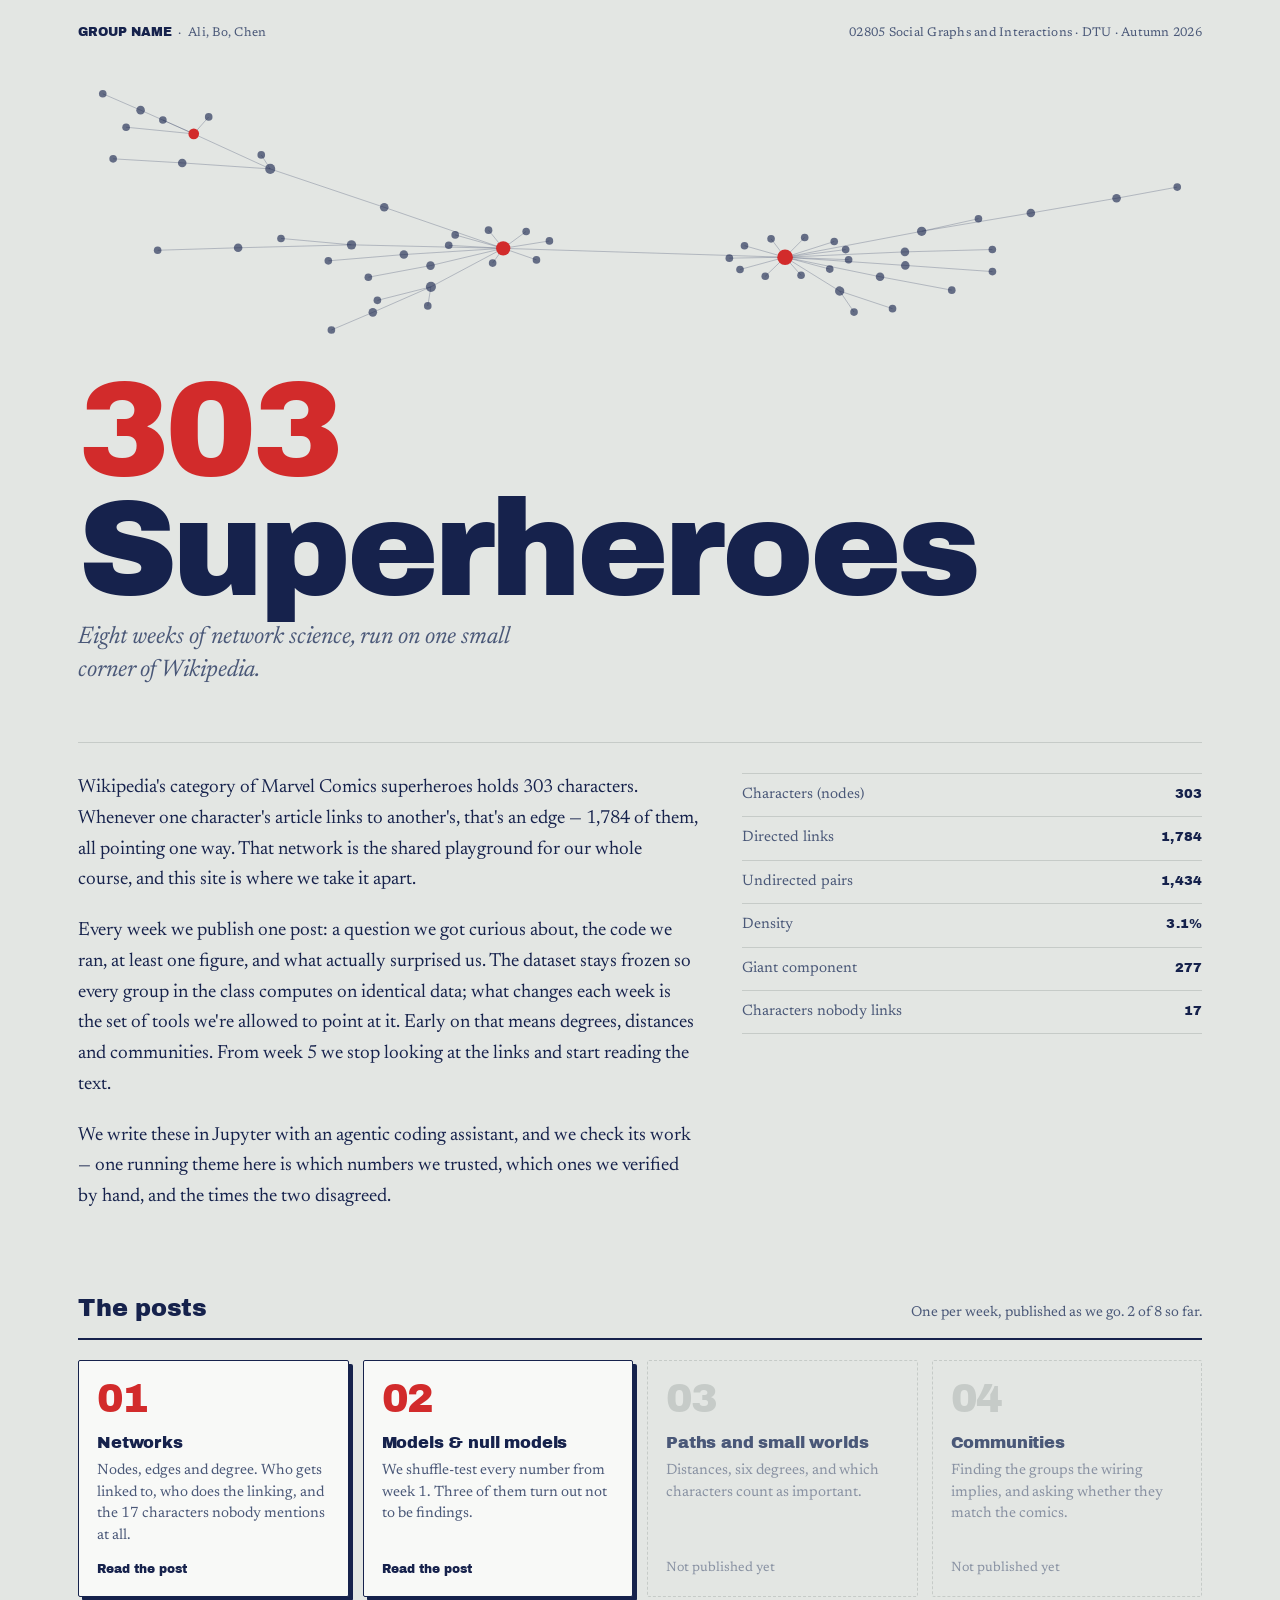
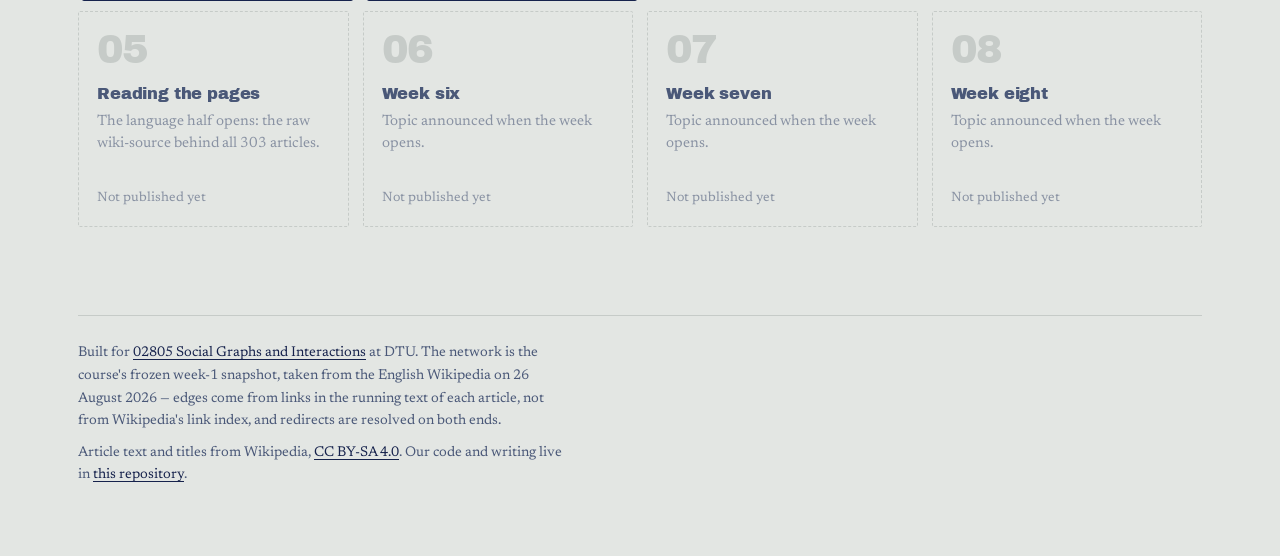
==== index.html @ 03b1fdfb "Rename index (1).html to index.html" ====
<!DOCTYPE html>
<html lang="en">
<head>
<meta charset="utf-8">
<meta name="viewport" content="width=device-width, initial-scale=1">
<title>303 Superheroes — 02805 Social Graphs and Interactions</title>
<meta name="description" content="A group's weekly notebook for DTU 02805: eight posts mapping the Wikipedia link network of 303 Marvel characters.">
<link rel="preconnect" href="https://fonts.googleapis.com">
<link rel="preconnect" href="https://fonts.gstatic.com" crossorigin>
<link href="https://fonts.googleapis.com/css2?family=Archivo+Black&family=Newsreader:ital,opsz,wght@0,6..72,300;0,6..72,400;0,6..72,500;1,6..72,400&display=swap" rel="stylesheet">
<style>
  :root{
    --paper:#E3E6E3;
    --card:#F8F9F7;
    --ink:#16224C;
    --ink-soft:#4A5878;
    --muted:#8992A3;
    --rule:#C6CBC8;
    --red:#D22B2B;
    --measure:62ch;
  }

  *{box-sizing:border-box}
  html{-webkit-text-size-adjust:100%}
  body{
    margin:0;
    background:var(--paper);
    color:var(--ink);
    font-family:"Newsreader",Georgia,serif;
    font-size:19px;
    line-height:1.62;
    font-weight:400;
  }
  .wrap{max-width:1180px;margin:0 auto;padding:0 28px}

  /* ---------- masthead ---------- */
  .topbar{
    display:flex;justify-content:space-between;align-items:baseline;gap:16px;
    padding:22px 0 0;font-size:.78rem;letter-spacing:.02em;color:var(--ink-soft);
  }
  .topbar b{font-family:"Archivo Black",sans-serif;font-weight:400;color:var(--ink);letter-spacing:0}

  .mark{margin:26px 0 0;line-height:0}
  .mark svg{width:100%;height:auto;display:block}
  .mark line{stroke:var(--ink);stroke-width:.9;opacity:.28}
  .mark circle{fill:var(--ink);opacity:.62}
  .mark circle.hub{fill:var(--red);opacity:1}
  @media (prefers-reduced-motion: no-preference){
    .mark svg{animation:settle 1100ms cubic-bezier(.2,.7,.3,1) both}
    @keyframes settle{from{opacity:0;transform:scale(.985)}to{opacity:1;transform:none}}
  }

  h1{
    font-family:"Archivo Black",sans-serif;font-weight:400;
    font-size:clamp(3.2rem,12vw,8.6rem);
    line-height:.86;letter-spacing:-.035em;
    margin:.12em 0 0;
  }
  h1 .n{color:var(--red)}
  .standfirst{
    font-size:clamp(1.15rem,2.4vw,1.5rem);
    font-style:italic;color:var(--ink-soft);
    max-width:34ch;margin:.55em 0 0;line-height:1.35;
  }

  /* ---------- intro ---------- */
  .intro{
    margin:56px 0 0;padding-top:30px;border-top:1px solid var(--rule);
    display:grid;grid-template-columns:minmax(0,1.35fr) minmax(0,1fr);gap:44px;
  }
  .intro p{margin:0 0 1.05em;max-width:var(--measure)}
  .intro p:last-child{margin-bottom:0}
  .facts{margin:0;font-size:.94rem;color:var(--ink-soft)}
  .facts div{display:flex;justify-content:space-between;gap:14px;padding:9px 0;border-bottom:1px solid var(--rule)}
  .facts div:first-child{border-top:1px solid var(--rule)}
  .facts dt{margin:0}
  .facts dd{margin:0;font-family:"Archivo Black",sans-serif;font-size:.82rem;color:var(--ink);letter-spacing:.01em}

  /* ---------- weeks ---------- */
  .weeks-head{
    margin:76px 0 20px;display:flex;justify-content:space-between;align-items:baseline;
    gap:20px;flex-wrap:wrap;border-bottom:2px solid var(--ink);padding-bottom:10px;
  }
  .weeks-head h2{font-family:"Archivo Black",sans-serif;font-weight:400;font-size:1.5rem;margin:0;letter-spacing:-.01em}
  .weeks-head span{font-size:.9rem;color:var(--ink-soft)}

  .grid{
    display:grid;gap:14px;
    grid-template-columns:repeat(4,minmax(0,1fr));
    padding-bottom:8px;
  }

  .week{
    position:relative;display:flex;flex-direction:column;min-height:216px;
    padding:18px 18px 16px;border:1px solid var(--rule);background:transparent;
    border-radius:2px;
  }
  .week .k{
    font-family:"Archivo Black",sans-serif;font-size:2.5rem;line-height:1;
    letter-spacing:-.04em;color:var(--rule);
  }
  .week h3{font-family:"Archivo Black",sans-serif;font-weight:400;font-size:1.02rem;line-height:1.18;margin:14px 0 8px;letter-spacing:-.01em}
  .week p{margin:0;font-size:.93rem;line-height:1.45;color:var(--ink-soft)}
  .week .status{margin-top:auto;padding-top:14px;font-size:.84rem;color:var(--muted)}

  /* unpublished */
  .week.locked{border-style:dashed;color:var(--muted)}
  .week.locked h3{color:var(--ink-soft)}
  .week.locked p{color:var(--muted)}

  /* published */
  a.week{
    text-decoration:none;color:inherit;background:var(--card);
    border-color:var(--ink);
    box-shadow:4px 4px 0 var(--ink);
    transition:box-shadow .12s ease,transform .12s ease;
  }
  a.week .k{color:var(--red)}
  a.week .status{color:var(--ink);font-family:"Archivo Black",sans-serif;font-size:.76rem}
  a.week:hover,a.week:focus-visible{transform:translate(-2px,-2px);box-shadow:6px 6px 0 var(--red)}
  a.week:focus-visible{outline:2px solid var(--red);outline-offset:4px}
  @media (prefers-reduced-motion: reduce){a.week{transition:none}a.week:hover,a.week:focus-visible{transform:none}}

  /* ---------- footer ---------- */
  footer{margin:80px 0 0;border-top:1px solid var(--rule);padding:26px 0 60px;font-size:.88rem;color:var(--ink-soft)}
  footer p{margin:0 0 .6em;max-width:var(--measure)}
  footer a{color:var(--ink);text-decoration-thickness:1px;text-underline-offset:3px}
  footer a:hover{color:var(--red)}

  @media (max-width:900px){
    .grid{grid-template-columns:repeat(2,minmax(0,1fr))}
    .intro{grid-template-columns:1fr;gap:30px;margin-top:44px}
    .mark svg{height:150px;object-fit:cover}
  }
  @media (max-width:520px){
    body{font-size:18px}
    .wrap{padding:0 18px}
    .grid{grid-template-columns:1fr;gap:12px}
    .week{min-height:0}
    .week .k{font-size:2rem}
    .weeks-head{margin-top:56px}
  }
</style>
</head>
<body>
<div class="wrap">

  <div class="topbar">
    <span><b>GROUP NAME</b> &nbsp;· &nbsp;Ali, Bo, Chen</span>
    <span>02805 Social Graphs and Interactions · DTU · Autumn 2026</span>
  </div>

  <div class="mark" aria-hidden="true">
    <svg viewBox="0 0 1180 300" xmlns="http://www.w3.org/2000/svg" preserveAspectRatio="xMidYMid slice">
      <g>
<line x1="799.6" y1="233.1" x2="742.3" y2="197.6"/>
<line x1="799.6" y1="233.1" x2="855.1" y2="251.6"/>
<line x1="799.6" y1="233.1" x2="814.7" y2="255.2"/>
<line x1="742.3" y1="197.6" x2="446.4" y2="188.3"/>
<line x1="742.3" y1="197.6" x2="727.6" y2="178.3"/>
<line x1="742.3" y1="197.6" x2="721.5" y2="217.6"/>
<line x1="742.3" y1="197.6" x2="868.1" y2="192.0"/>
<line x1="742.3" y1="197.6" x2="885.7" y2="170.4"/>
<line x1="742.3" y1="197.6" x2="699.7" y2="185.5"/>
<line x1="742.3" y1="197.6" x2="789.2" y2="210.1"/>
<line x1="742.3" y1="197.6" x2="695.0" y2="210.5"/>
<line x1="742.3" y1="197.6" x2="805.9" y2="189.6"/>
<line x1="742.3" y1="197.6" x2="793.9" y2="181.1"/>
<line x1="742.3" y1="197.6" x2="683.8" y2="198.6"/>
<line x1="742.3" y1="197.6" x2="868.5" y2="206.2"/>
<line x1="742.3" y1="197.6" x2="809.0" y2="200.2"/>
<line x1="742.3" y1="197.6" x2="759.1" y2="216.6"/>
<line x1="742.3" y1="197.6" x2="762.9" y2="176.9"/>
<line x1="742.3" y1="197.6" x2="842.0" y2="218.1"/>
<line x1="446.4" y1="188.3" x2="321.5" y2="145.2"/>
<line x1="446.4" y1="188.3" x2="287.1" y2="184.6"/>
<line x1="446.4" y1="188.3" x2="370.1" y2="206.4"/>
<line x1="446.4" y1="188.3" x2="481.3" y2="200.4"/>
<line x1="446.4" y1="188.3" x2="435.3" y2="203.8"/>
<line x1="446.4" y1="188.3" x2="370.5" y2="228.7"/>
<line x1="446.4" y1="188.3" x2="389.2" y2="185.1"/>
<line x1="446.4" y1="188.3" x2="342.1" y2="194.8"/>
<line x1="446.4" y1="188.3" x2="431.0" y2="169.2"/>
<line x1="446.4" y1="188.3" x2="494.9" y2="180.5"/>
<line x1="446.4" y1="188.3" x2="470.5" y2="170.6"/>
<line x1="446.4" y1="188.3" x2="396.0" y2="174.2"/>
<line x1="321.5" y1="145.2" x2="201.8" y2="104.9"/>
<line x1="287.1" y1="184.6" x2="168.1" y2="187.7"/>
<line x1="287.1" y1="184.6" x2="213.1" y2="177.9"/>
<line x1="370.1" y1="206.4" x2="304.8" y2="218.6"/>
<line x1="168.1" y1="187.7" x2="83.6" y2="190.3"/>
<line x1="201.8" y1="104.9" x2="121.5" y2="68.1"/>
<line x1="201.8" y1="104.9" x2="109.4" y2="98.6"/>
<line x1="201.8" y1="104.9" x2="192.4" y2="90.2"/>
<line x1="370.5" y1="228.7" x2="314.3" y2="242.9"/>
<line x1="370.5" y1="228.7" x2="309.5" y2="255.5"/>
<line x1="370.5" y1="228.7" x2="367.2" y2="248.7"/>
<line x1="121.5" y1="68.1" x2="65.7" y2="43.2"/>
<line x1="121.5" y1="68.1" x2="50.5" y2="61.1"/>
<line x1="121.5" y1="68.1" x2="89.1" y2="53.5"/>
<line x1="121.5" y1="68.1" x2="137.2" y2="50.3"/>
<line x1="868.1" y1="192.0" x2="959.9" y2="189.5"/>
<line x1="309.5" y1="255.5" x2="266.0" y2="274.0"/>
<line x1="109.4" y1="98.6" x2="36.9" y2="94.3"/>
<line x1="885.7" y1="170.4" x2="1000.3" y2="151.2"/>
<line x1="885.7" y1="170.4" x2="945.3" y2="157.2"/>
<line x1="1000.3" y1="151.2" x2="1090.3" y2="135.7"/>
<line x1="342.1" y1="194.8" x2="262.8" y2="201.4"/>
<line x1="65.7" y1="43.2" x2="26.0" y2="26.0"/>
<line x1="1090.3" y1="135.7" x2="1154.0" y2="124.0"/>
<line x1="868.5" y1="206.2" x2="960.0" y2="212.7"/>
<line x1="842.0" y1="218.1" x2="917.3" y2="232.2"/>
      </g>
      <g>
<circle cx="799.6" cy="233.1" r="4.9"/>
<circle cx="742.3" cy="197.6" r="8.2" class="hub"/>
<circle cx="446.4" cy="188.3" r="7.5" class="hub"/>
<circle cx="321.5" cy="145.2" r="4.5"/>
<circle cx="287.1" cy="184.6" r="4.9"/>
<circle cx="370.1" cy="206.4" r="4.5"/>
<circle cx="727.6" cy="178.3" r="4.0"/>
<circle cx="481.3" cy="200.4" r="4.0"/>
<circle cx="168.1" cy="187.7" r="4.5"/>
<circle cx="201.8" cy="104.9" r="5.3"/>
<circle cx="435.3" cy="203.8" r="4.0"/>
<circle cx="213.1" cy="177.9" r="4.0"/>
<circle cx="304.8" cy="218.6" r="4.0"/>
<circle cx="370.5" cy="228.7" r="5.3"/>
<circle cx="721.5" cy="217.6" r="4.0"/>
<circle cx="121.5" cy="68.1" r="5.6" class="hub"/>
<circle cx="314.3" cy="242.9" r="4.0"/>
<circle cx="868.1" cy="192.0" r="4.5"/>
<circle cx="309.5" cy="255.5" r="4.5"/>
<circle cx="109.4" cy="98.6" r="4.5"/>
<circle cx="885.7" cy="170.4" r="4.9"/>
<circle cx="1000.3" cy="151.2" r="4.5"/>
<circle cx="855.1" cy="251.6" r="4.0"/>
<circle cx="959.9" cy="189.5" r="4.0"/>
<circle cx="389.2" cy="185.1" r="4.0"/>
<circle cx="342.1" cy="194.8" r="4.5"/>
<circle cx="699.7" cy="185.5" r="4.0"/>
<circle cx="431.0" cy="169.2" r="4.0"/>
<circle cx="83.6" cy="190.3" r="4.0"/>
<circle cx="789.2" cy="210.1" r="4.0"/>
<circle cx="695.0" cy="210.5" r="4.0"/>
<circle cx="262.8" cy="201.4" r="4.0"/>
<circle cx="65.7" cy="43.2" r="4.5"/>
<circle cx="1090.3" cy="135.7" r="4.5"/>
<circle cx="805.9" cy="189.6" r="4.0"/>
<circle cx="367.2" cy="248.7" r="4.0"/>
<circle cx="793.9" cy="181.1" r="4.0"/>
<circle cx="50.5" cy="61.1" r="4.0"/>
<circle cx="36.9" cy="94.3" r="4.0"/>
<circle cx="26.0" cy="26.0" r="4.0"/>
<circle cx="814.7" cy="255.2" r="4.0"/>
<circle cx="683.8" cy="198.6" r="4.0"/>
<circle cx="868.5" cy="206.2" r="4.5"/>
<circle cx="960.0" cy="212.7" r="4.0"/>
<circle cx="266.0" cy="274.0" r="4.0"/>
<circle cx="494.9" cy="180.5" r="4.0"/>
<circle cx="809.0" cy="200.2" r="4.0"/>
<circle cx="759.1" cy="216.6" r="4.0"/>
<circle cx="762.9" cy="176.9" r="4.0"/>
<circle cx="842.0" cy="218.1" r="4.5"/>
<circle cx="945.3" cy="157.2" r="4.0"/>
<circle cx="917.3" cy="232.2" r="4.0"/>
<circle cx="89.1" cy="53.5" r="4.0"/>
<circle cx="1154.0" cy="124.0" r="4.0"/>
<circle cx="192.4" cy="90.2" r="4.0"/>
<circle cx="470.5" cy="170.6" r="4.0"/>
<circle cx="396.0" cy="174.2" r="4.0"/>
<circle cx="137.2" cy="50.3" r="4.0"/>
      </g>
    </svg>
  </div>

  <h1><span class="n">303</span> Superheroes</h1>
  <p class="standfirst">Eight weeks of network science, run on one small corner of Wikipedia.</p>

  <section class="intro">
    <div>
      <p>Wikipedia's category of Marvel Comics superheroes holds 303 characters. Whenever one character's article links to another's, that's an edge — 1,784 of them, all pointing one way. That network is the shared playground for our whole course, and this site is where we take it apart.</p>
      <p>Every week we publish one post: a question we got curious about, the code we ran, at least one figure, and what actually surprised us. The dataset stays frozen so every group in the class computes on identical data; what changes each week is the set of tools we're allowed to point at it. Early on that means degrees, distances and communities. From week 5 we stop looking at the links and start reading the text.</p>
      <p>We write these in Jupyter with an agentic coding assistant, and we check its work — one running theme here is which numbers we trusted, which ones we verified by hand, and the times the two disagreed.</p>
    </div>
    <dl class="facts">
      <div><dt>Characters (nodes)</dt><dd>303</dd></div>
      <div><dt>Directed links</dt><dd>1,784</dd></div>
      <div><dt>Undirected pairs</dt><dd>1,434</dd></div>
      <div><dt>Density</dt><dd>3.1%</dd></div>
      <div><dt>Giant component</dt><dd>277</dd></div>
      <div><dt>Characters nobody links</dt><dd>17</dd></div>
    </dl>
  </section>

  <div class="weeks-head">
    <h2>The posts</h2>
    <span>One per week, published as we go. 2 of 8 so far.</span>
  </div>

  <div class="grid">

    <a class="week" href="weeks/week1/">
      <div class="k">01</div>
      <h3>Networks</h3>
      <p>Nodes, edges and degree. Who gets linked to, who does the linking, and the 17 characters nobody mentions at all.</p>
      <div class="status">Read the post</div>
    </a>

    <!-- Weeks 2-5 topics are our best guess from the week 1 page; confirm and rewrite as each week opens. -->
    <a class="week" href="weeks/week2/week2.html">
      <div class="k">02</div>
      <h3>Models &amp; null models</h3>
      <p>We shuffle-test every number from week 1. Three of them turn out not to be findings.</p>
      <div class="status">Read the post</div>
    </a>

    <div class="week locked">
      <div class="k">03</div>
      <h3>Paths and small worlds</h3>
      <p>Distances, six degrees, and which characters count as important.</p>
      <div class="status">Not published yet</div>
    </div>

    <div class="week locked">
      <div class="k">04</div>
      <h3>Communities</h3>
      <p>Finding the groups the wiring implies, and asking whether they match the comics.</p>
      <div class="status">Not published yet</div>
    </div>

    <div class="week locked">
      <div class="k">05</div>
      <h3>Reading the pages</h3>
      <p>The language half opens: the raw wiki-source behind all 303 articles.</p>
      <div class="status">Not published yet</div>
    </div>

    <div class="week locked">
      <div class="k">06</div>
      <h3>Week six</h3>
      <p>Topic announced when the week opens.</p>
      <div class="status">Not published yet</div>
    </div>

    <div class="week locked">
      <div class="k">07</div>
      <h3>Week seven</h3>
      <p>Topic announced when the week opens.</p>
      <div class="status">Not published yet</div>
    </div>

    <div class="week locked">
      <div class="k">08</div>
      <h3>Week eight</h3>
      <p>Topic announced when the week opens.</p>
      <div class="status">Not published yet</div>
    </div>

  </div>

  <footer>
    <p>Built for <a href="https://sunelehmann.com/socialgraphs2026-web/index.html">02805 Social Graphs and Interactions</a> at DTU. The network is the course's frozen week-1 snapshot, taken from the English Wikipedia on 26 August 2026 — edges come from links in the running text of each article, not from Wikipedia's link index, and redirects are resolved on both ends.</p>
    <p>Article text and titles from Wikipedia, <a href="https://creativecommons.org/licenses/by-sa/4.0/">CC BY-SA 4.0</a>. Our code and writing live in <a href="#">this repository</a>.</p>
  </footer>

</div>
</body>
</html>
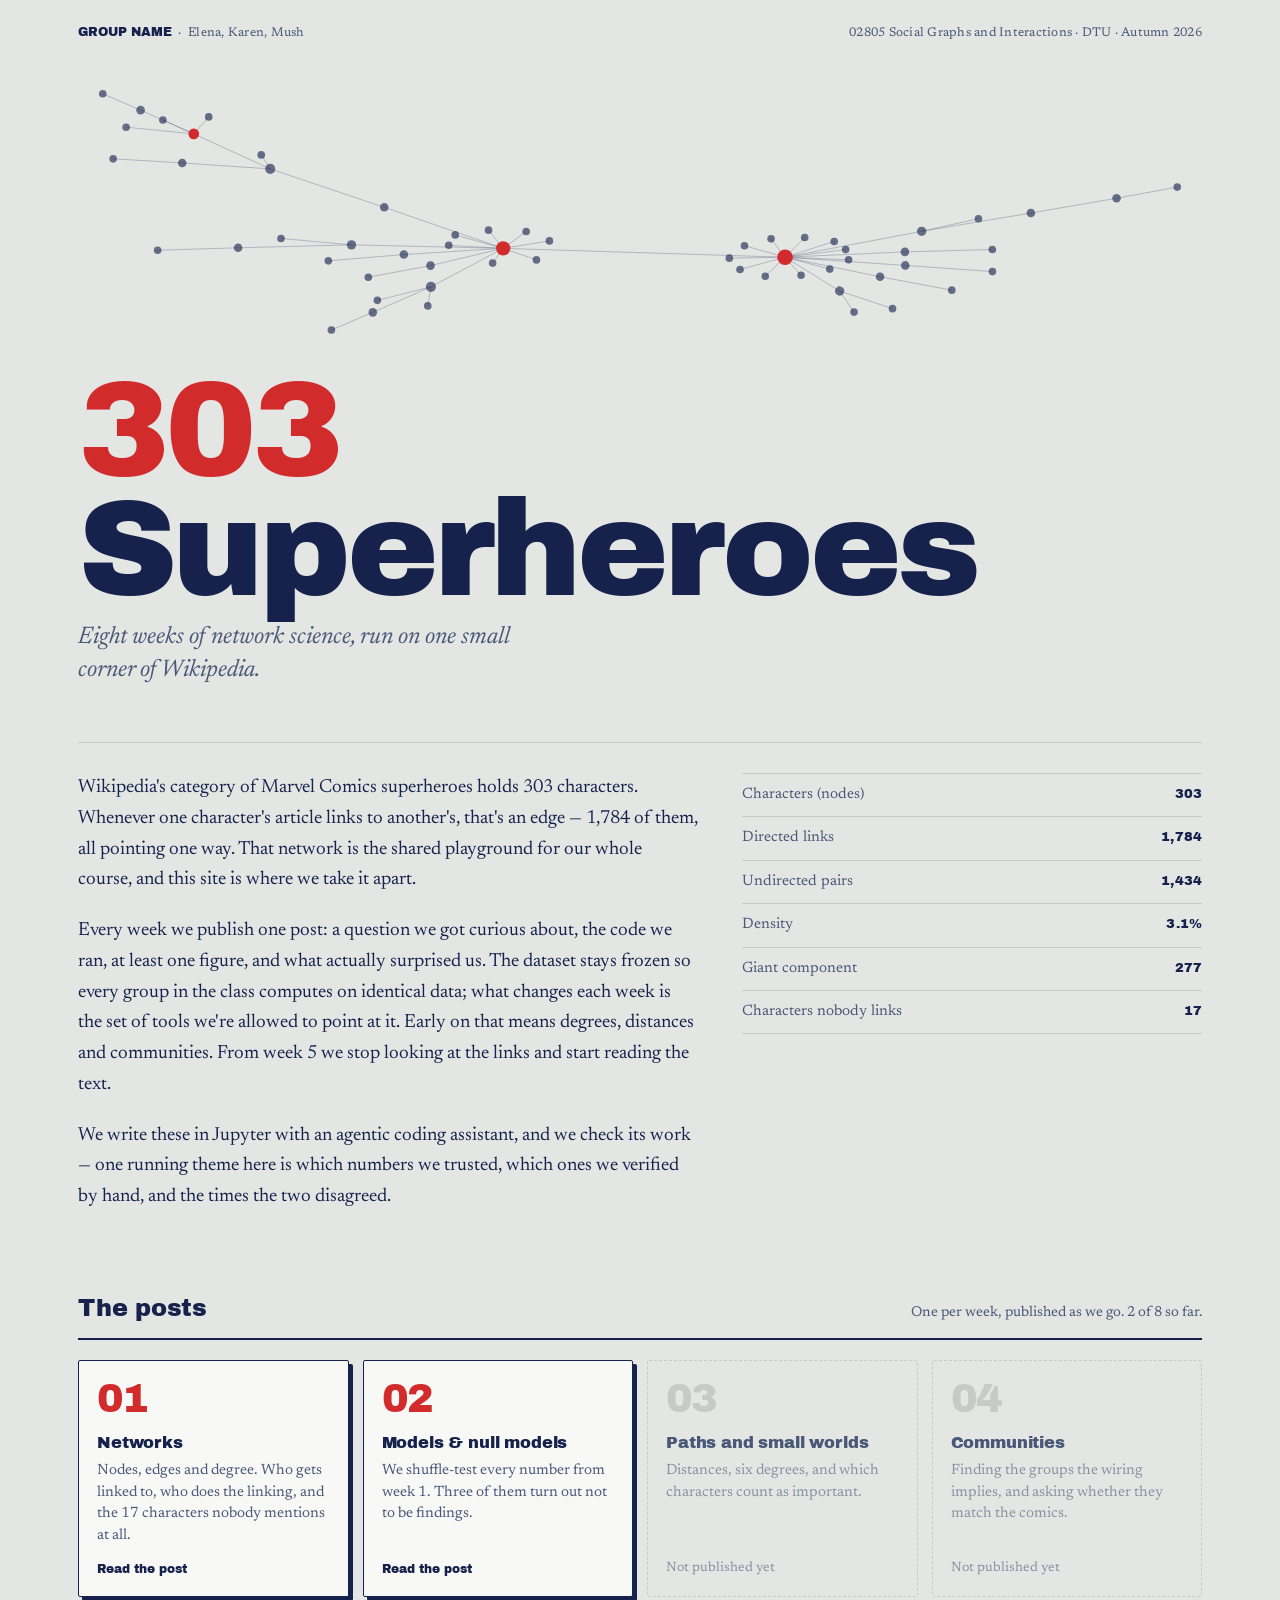
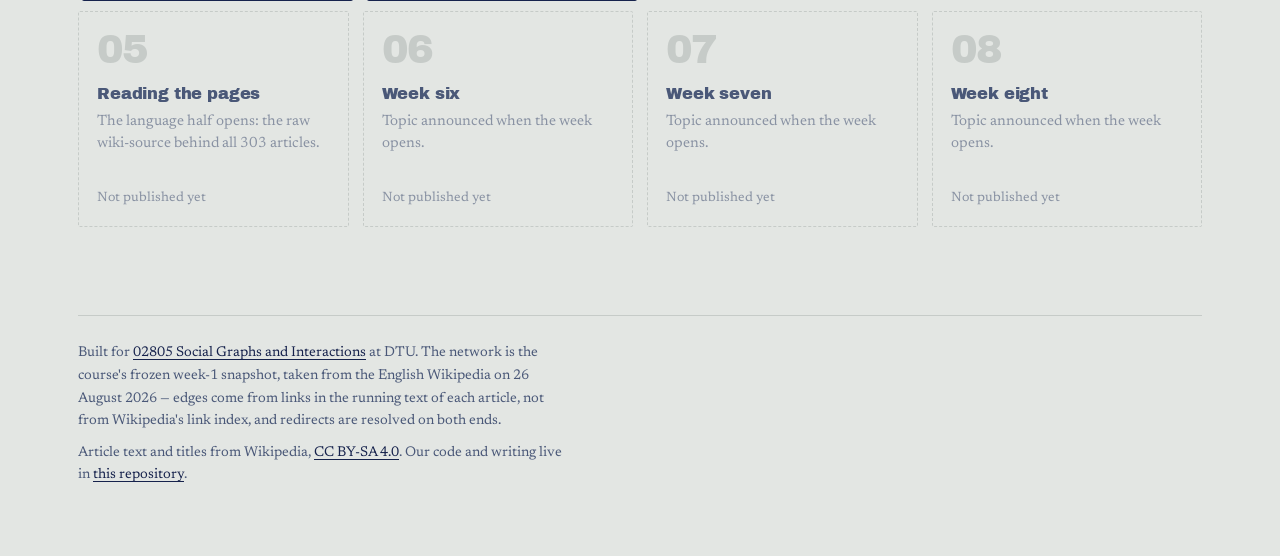
==== commit ca5d19d3: "Replace placeholder names with actual team names Co-Authored-By: Claude Sonnet 5 <noreply@anthropic." ====
--- a/index.html
+++ b/index.html
@@ -146,7 +146,7 @@
 <div class="wrap">
 
   <div class="topbar">
-    <span><b>GROUP NAME</b> &nbsp;· &nbsp;Ali, Bo, Chen</span>
+    <span><b>GROUP NAME</b> &nbsp;· &nbsp;Elena, Karen, Mush</span>
     <span>02805 Social Graphs and Interactions · DTU · Autumn 2026</span>
   </div>
 
@@ -300,7 +300,7 @@
 
   <div class="grid">
 
-    <a class="week" href="weeks/week1/">
+    <a class="week" href="weeks/week1/week1.html">
       <div class="k">01</div>
       <h3>Networks</h3>
       <p>Nodes, edges and degree. Who gets linked to, who does the linking, and the 17 characters nobody mentions at all.</p>
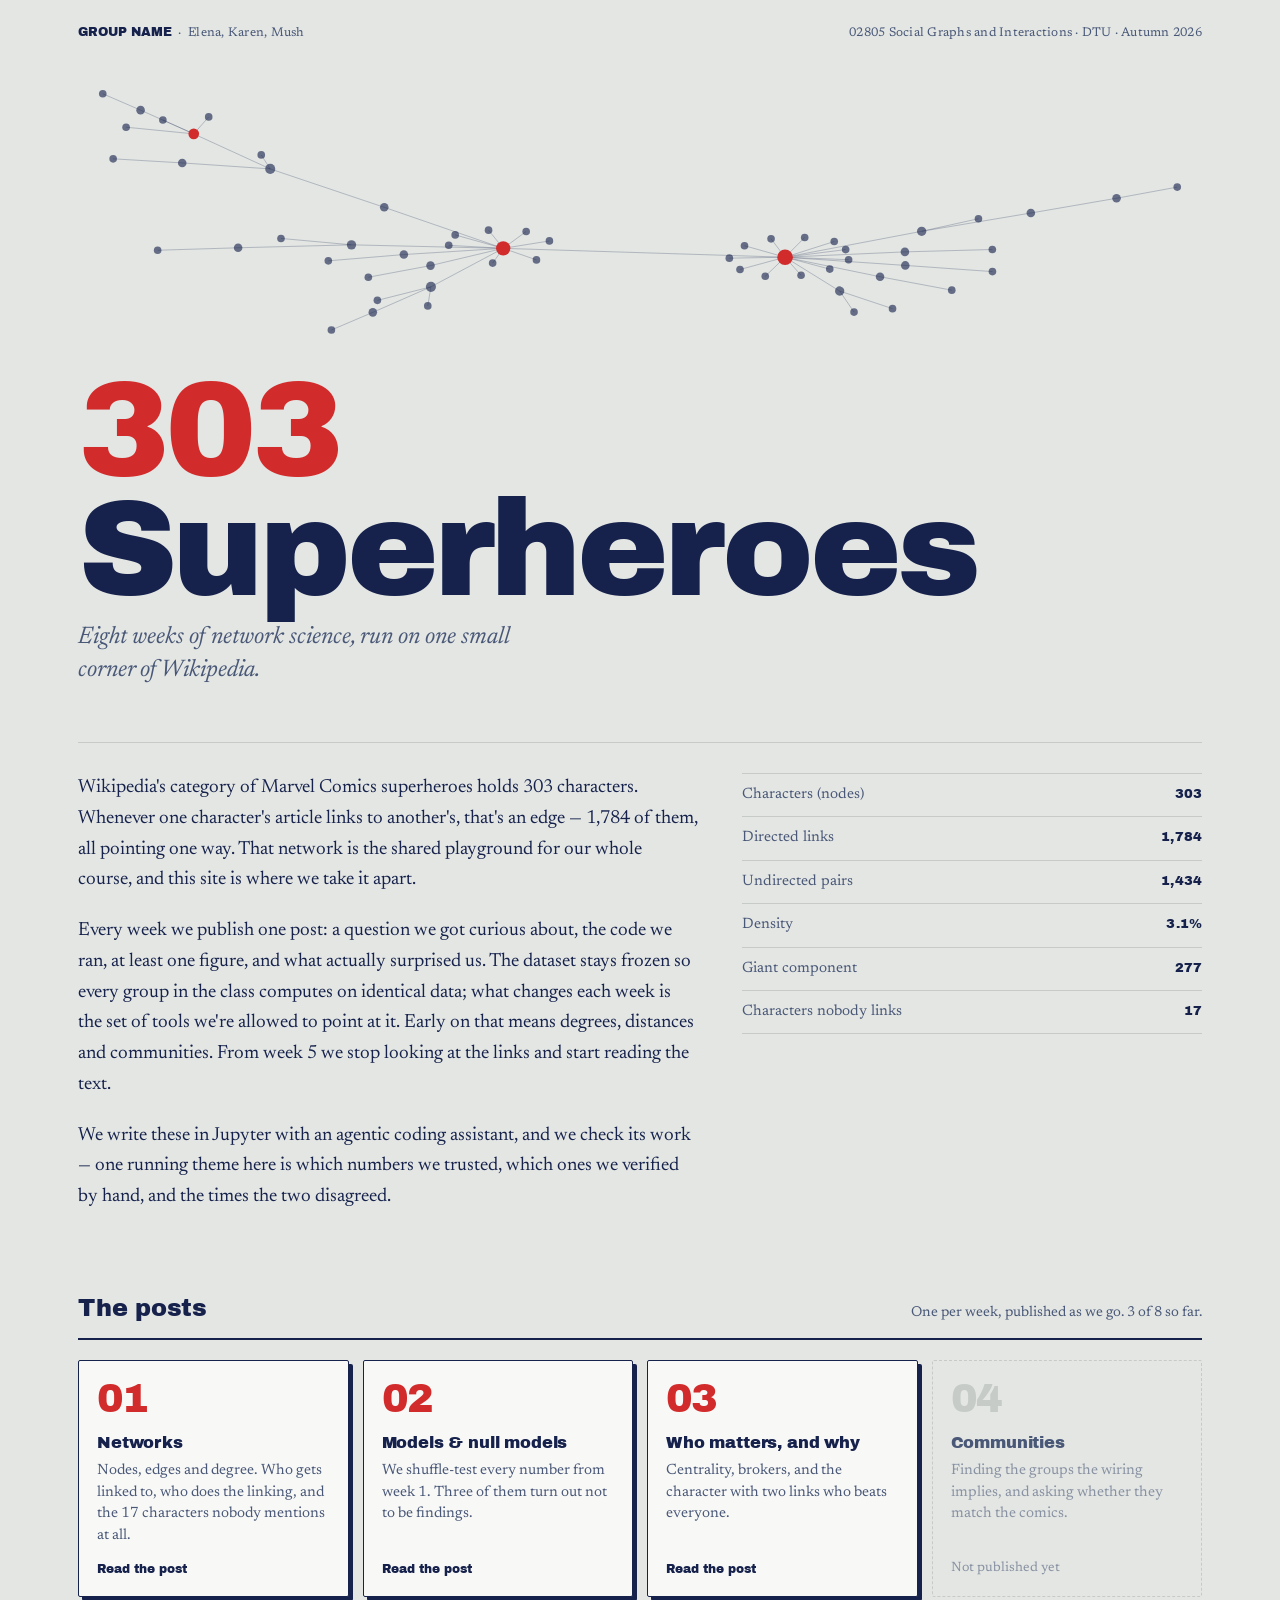
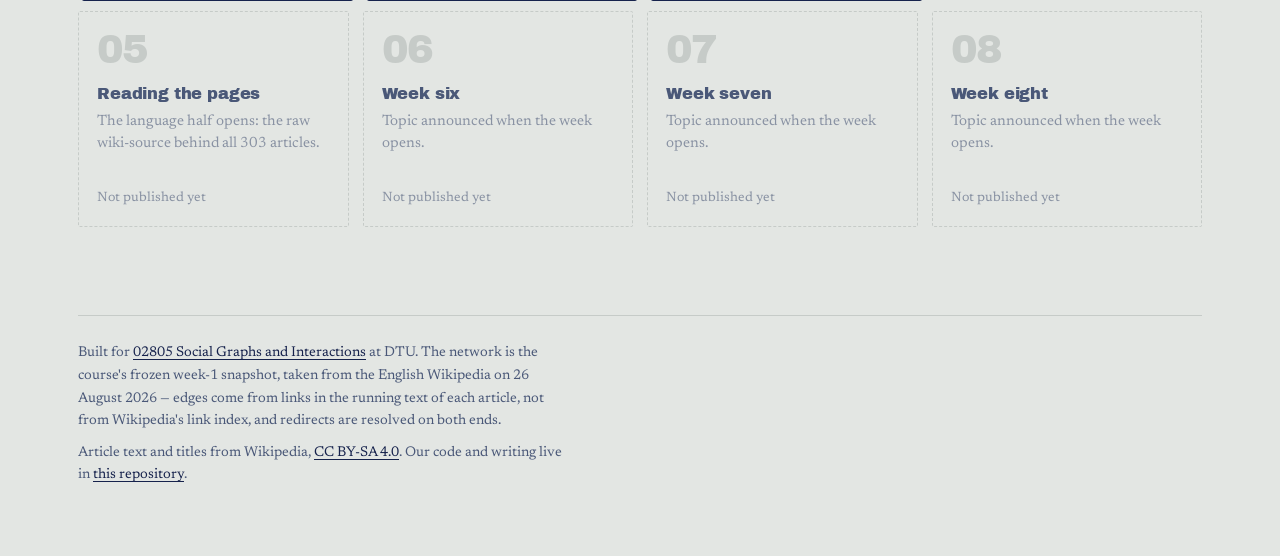
==== commit 8ae64179: "Rename index (2).html to index.html" ====
--- a/index.html
+++ b/index.html
@@ -295,7 +295,7 @@
 
   <div class="weeks-head">
     <h2>The posts</h2>
-    <span>One per week, published as we go. 2 of 8 so far.</span>
+    <span>One per week, published as we go. 3 of 8 so far.</span>
   </div>
 
   <div class="grid">
@@ -315,12 +315,12 @@
       <div class="status">Read the post</div>
     </a>
 
-    <div class="week locked">
+    <a class="week" href="weeks/week3/week3.html">
       <div class="k">03</div>
-      <h3>Paths and small worlds</h3>
-      <p>Distances, six degrees, and which characters count as important.</p>
-      <div class="status">Not published yet</div>
-    </div>
+      <h3>Who matters, and why</h3>
+      <p>Centrality, brokers, and the character with two links who beats everyone.</p>
+      <div class="status">Read the post</div>
+    </a>
 
     <div class="week locked">
       <div class="k">04</div>
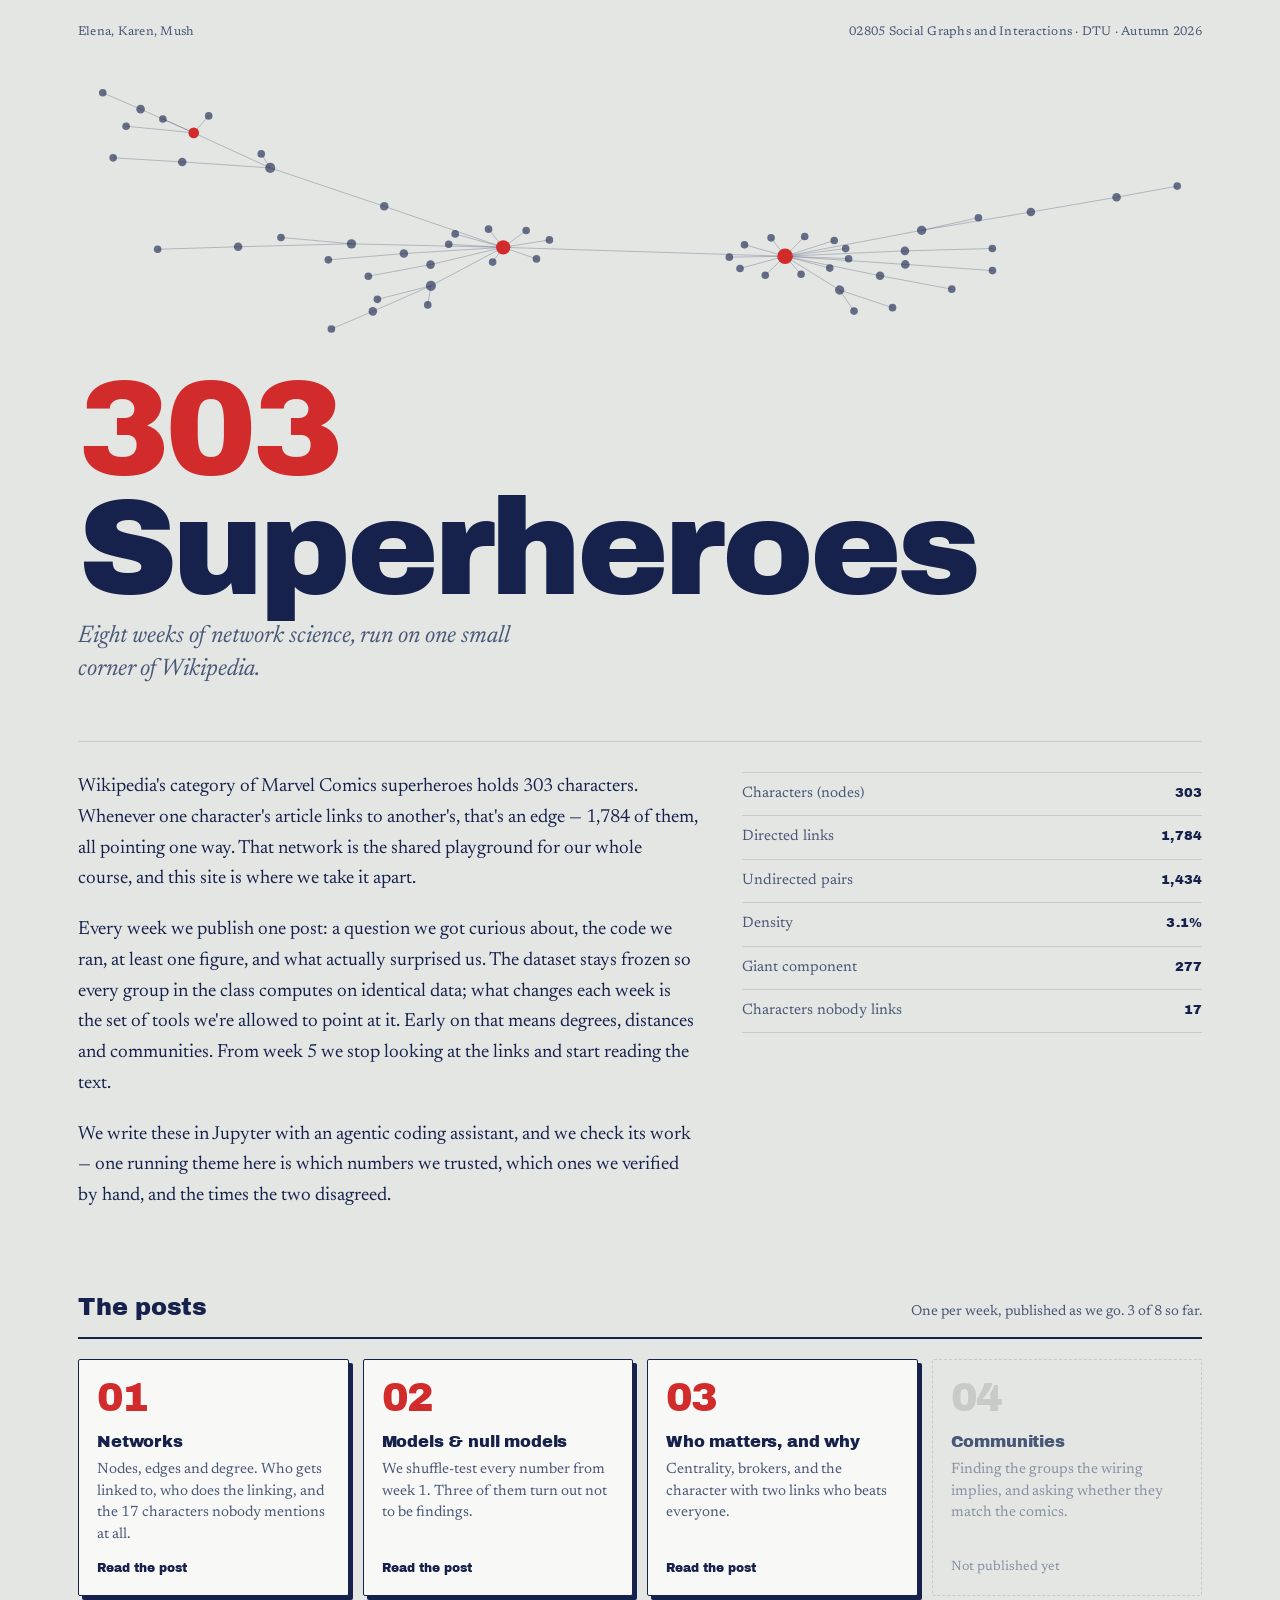
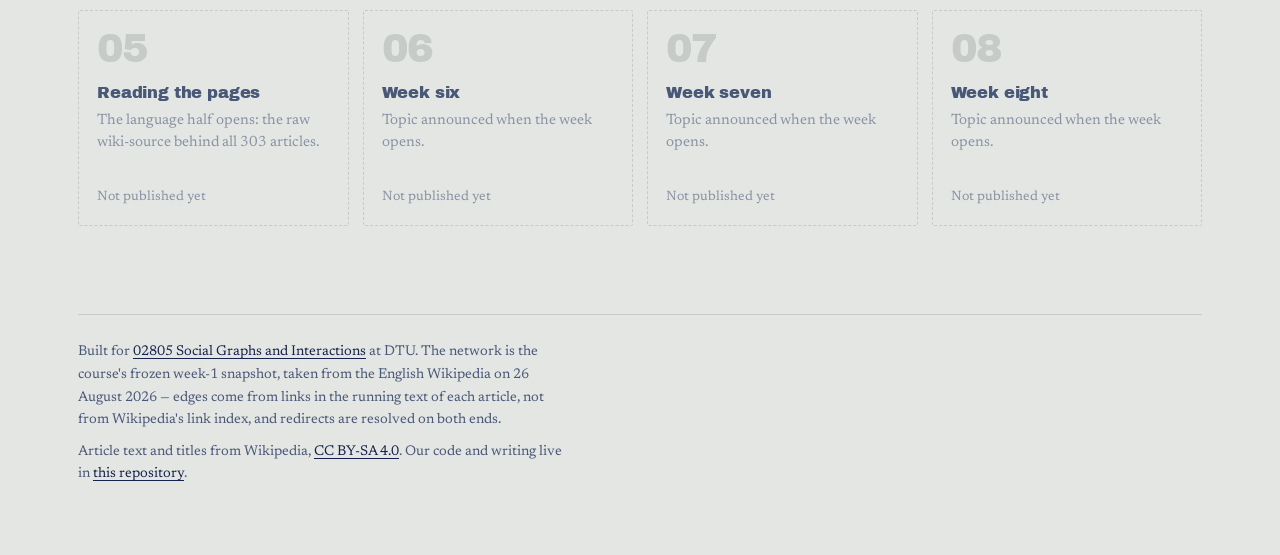
==== commit 6592ce8e: "Replace GROUP NAME placeholder with member names Co-Authored-By: Claude Sonnet 5 <noreply@anthropic." ====
--- a/index.html
+++ b/index.html
@@ -146,7 +146,7 @@
 <div class="wrap">
 
   <div class="topbar">
-    <span><b>GROUP NAME</b> &nbsp;· &nbsp;Elena, Karen, Mush</span>
+    <span>Elena, Karen, Mush</span>
     <span>02805 Social Graphs and Interactions · DTU · Autumn 2026</span>
   </div>
 
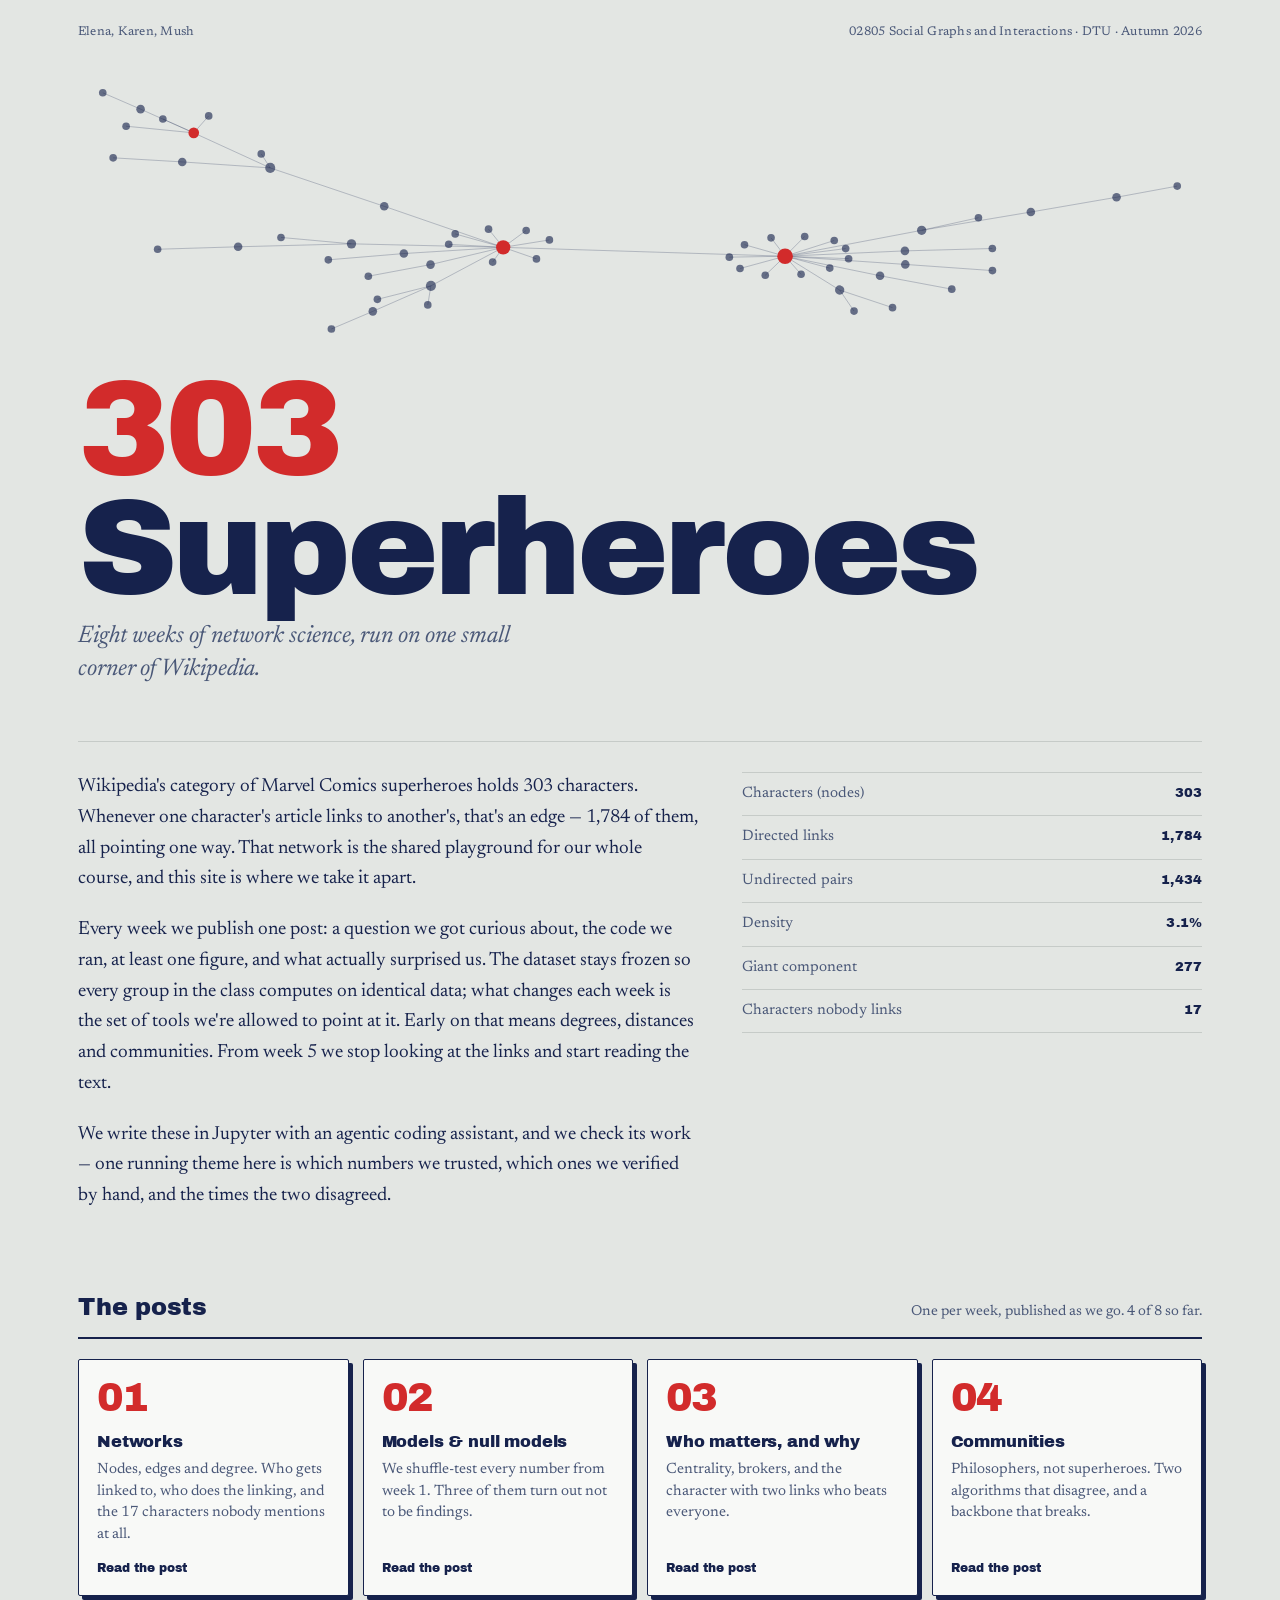
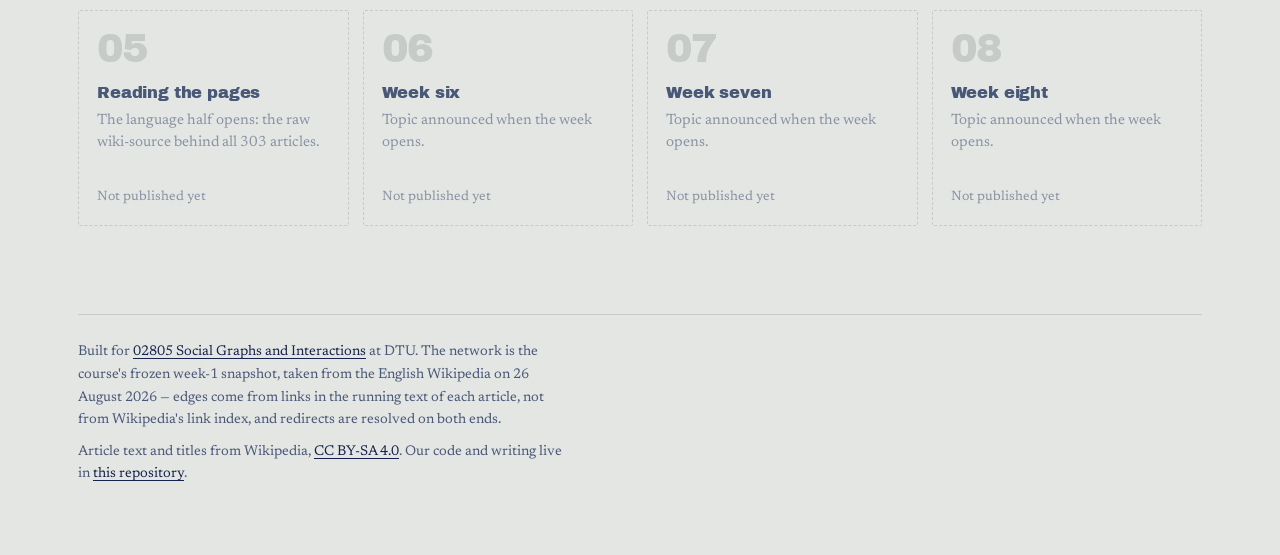
==== commit 7c6328ca: "New FIles" ====
--- a/index.html
+++ b/index.html
@@ -295,7 +295,7 @@
 
   <div class="weeks-head">
     <h2>The posts</h2>
-    <span>One per week, published as we go. 3 of 8 so far.</span>
+    <span>One per week, published as we go. 4 of 8 so far.</span>
   </div>
 
   <div class="grid">
@@ -322,12 +322,12 @@
       <div class="status">Read the post</div>
     </a>
 
-    <div class="week locked">
+    <a class="week" href="weeks/week4/week4.html">
       <div class="k">04</div>
       <h3>Communities</h3>
-      <p>Finding the groups the wiring implies, and asking whether they match the comics.</p>
-      <div class="status">Not published yet</div>
-    </div>
+      <p>Philosophers, not superheroes. Two algorithms that disagree, and a backbone that breaks.</p>
+      <div class="status">Read the post</div>
+    </a>
 
     <div class="week locked">
       <div class="k">05</div>
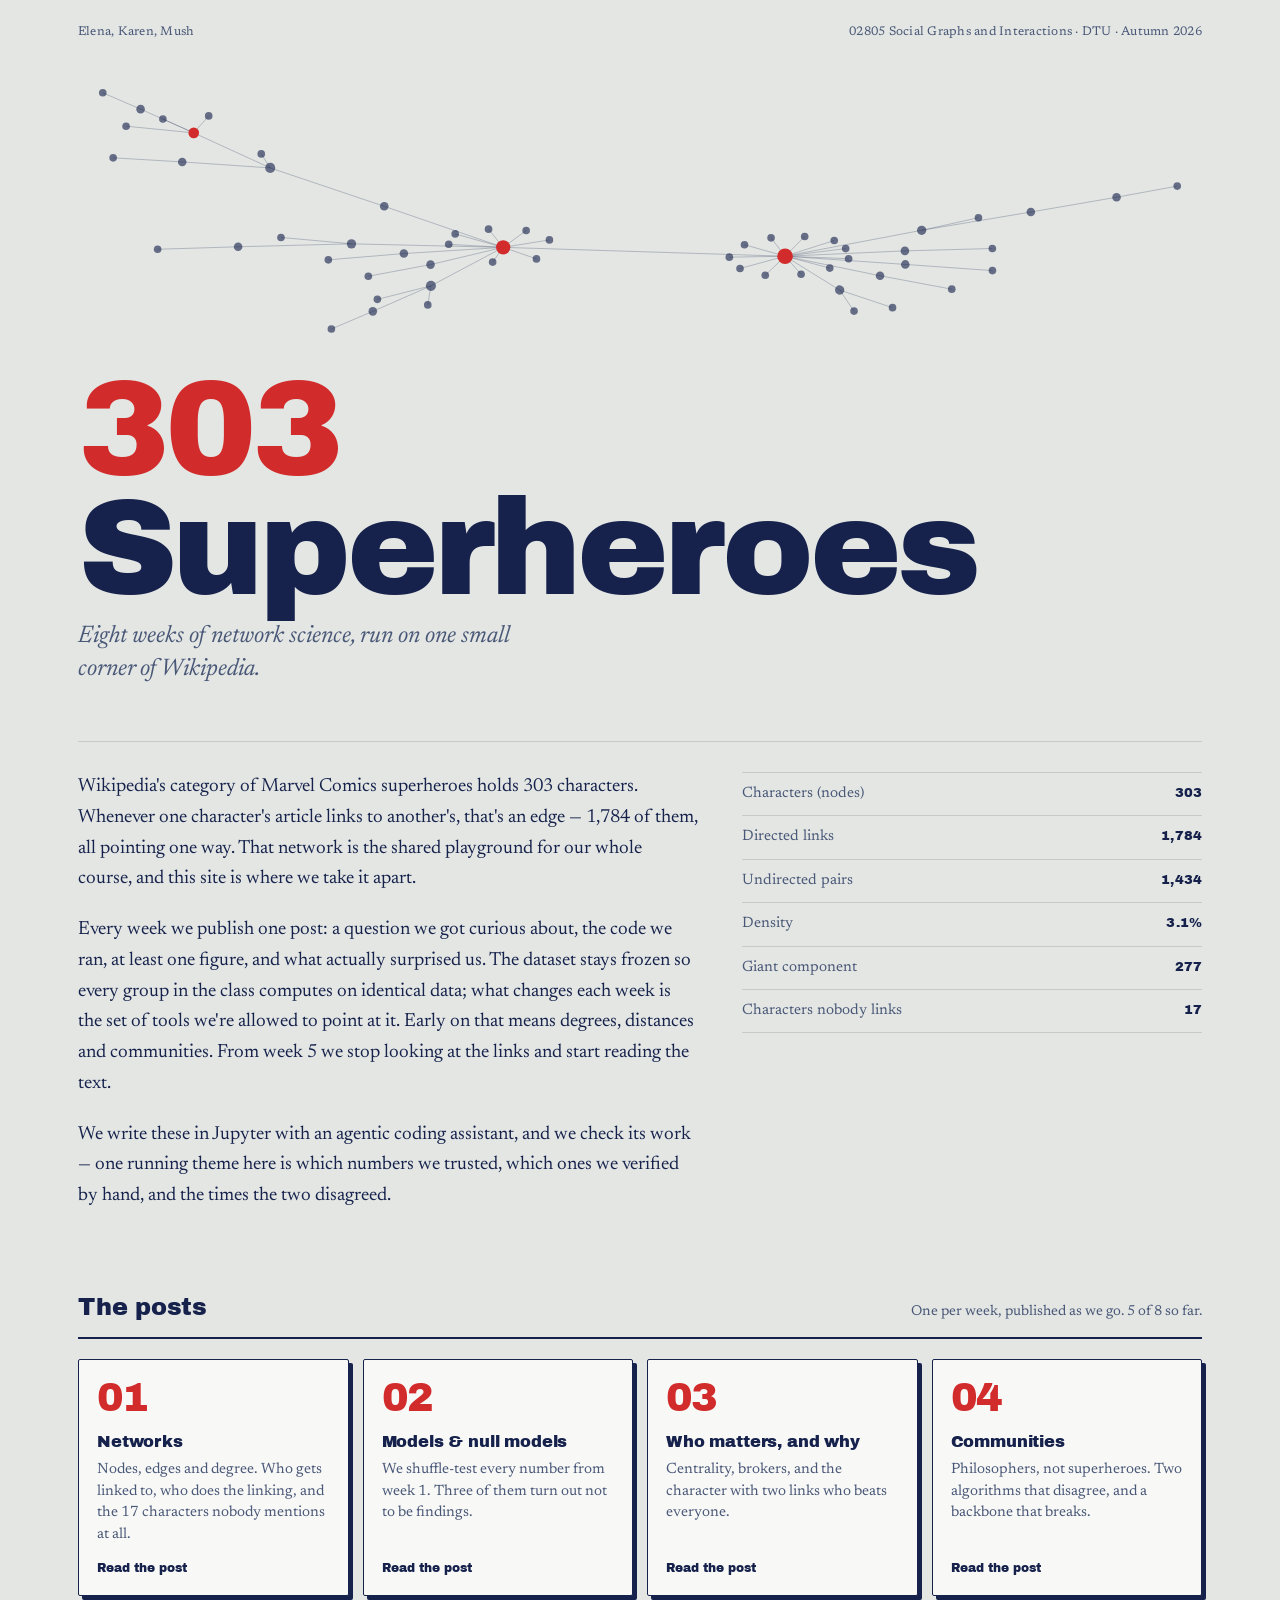
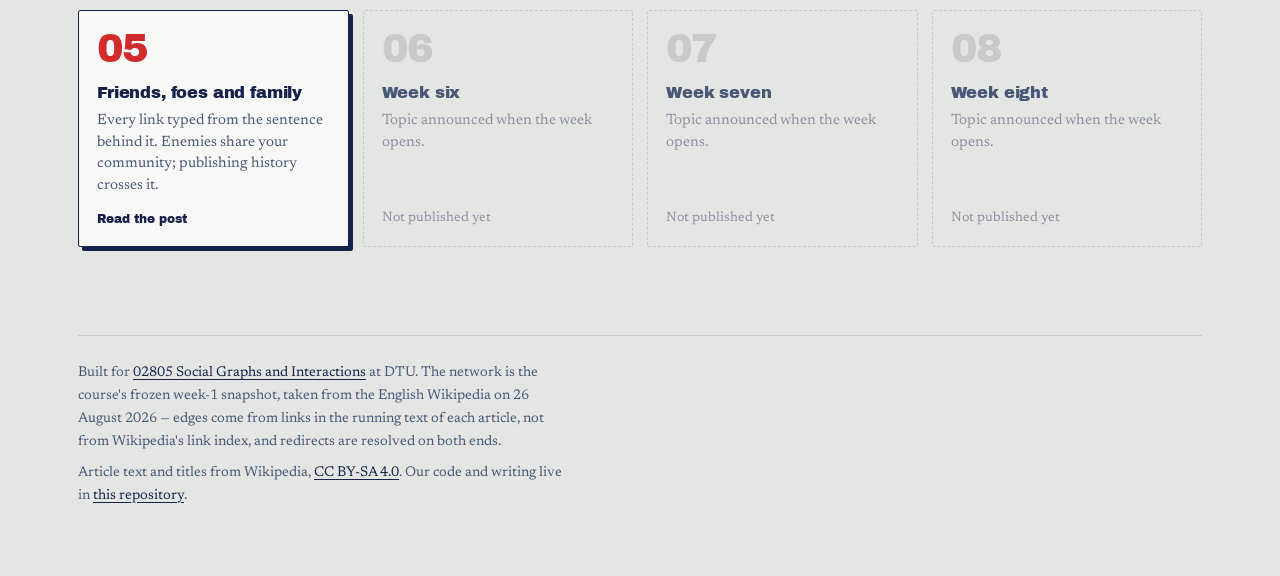
==== commit 0e31e213: "Add week 5: friends, foes and family Every Marvel link typed from the sentence behind it (enemy, all" ====
--- a/index.html
+++ b/index.html
@@ -295,7 +295,7 @@
 
   <div class="weeks-head">
     <h2>The posts</h2>
-    <span>One per week, published as we go. 4 of 8 so far.</span>
+    <span>One per week, published as we go. 5 of 8 so far.</span>
   </div>
 
   <div class="grid">
@@ -329,12 +329,12 @@
       <div class="status">Read the post</div>
     </a>
 
-    <div class="week locked">
+    <a class="week" href="weeks/week5/week5.html">
       <div class="k">05</div>
-      <h3>Reading the pages</h3>
-      <p>The language half opens: the raw wiki-source behind all 303 articles.</p>
-      <div class="status">Not published yet</div>
-    </div>
+      <h3>Friends, foes and family</h3>
+      <p>Every link typed from the sentence behind it. Enemies share your community; publishing history crosses it.</p>
+      <div class="status">Read the post</div>
+    </a>
 
     <div class="week locked">
       <div class="k">06</div>
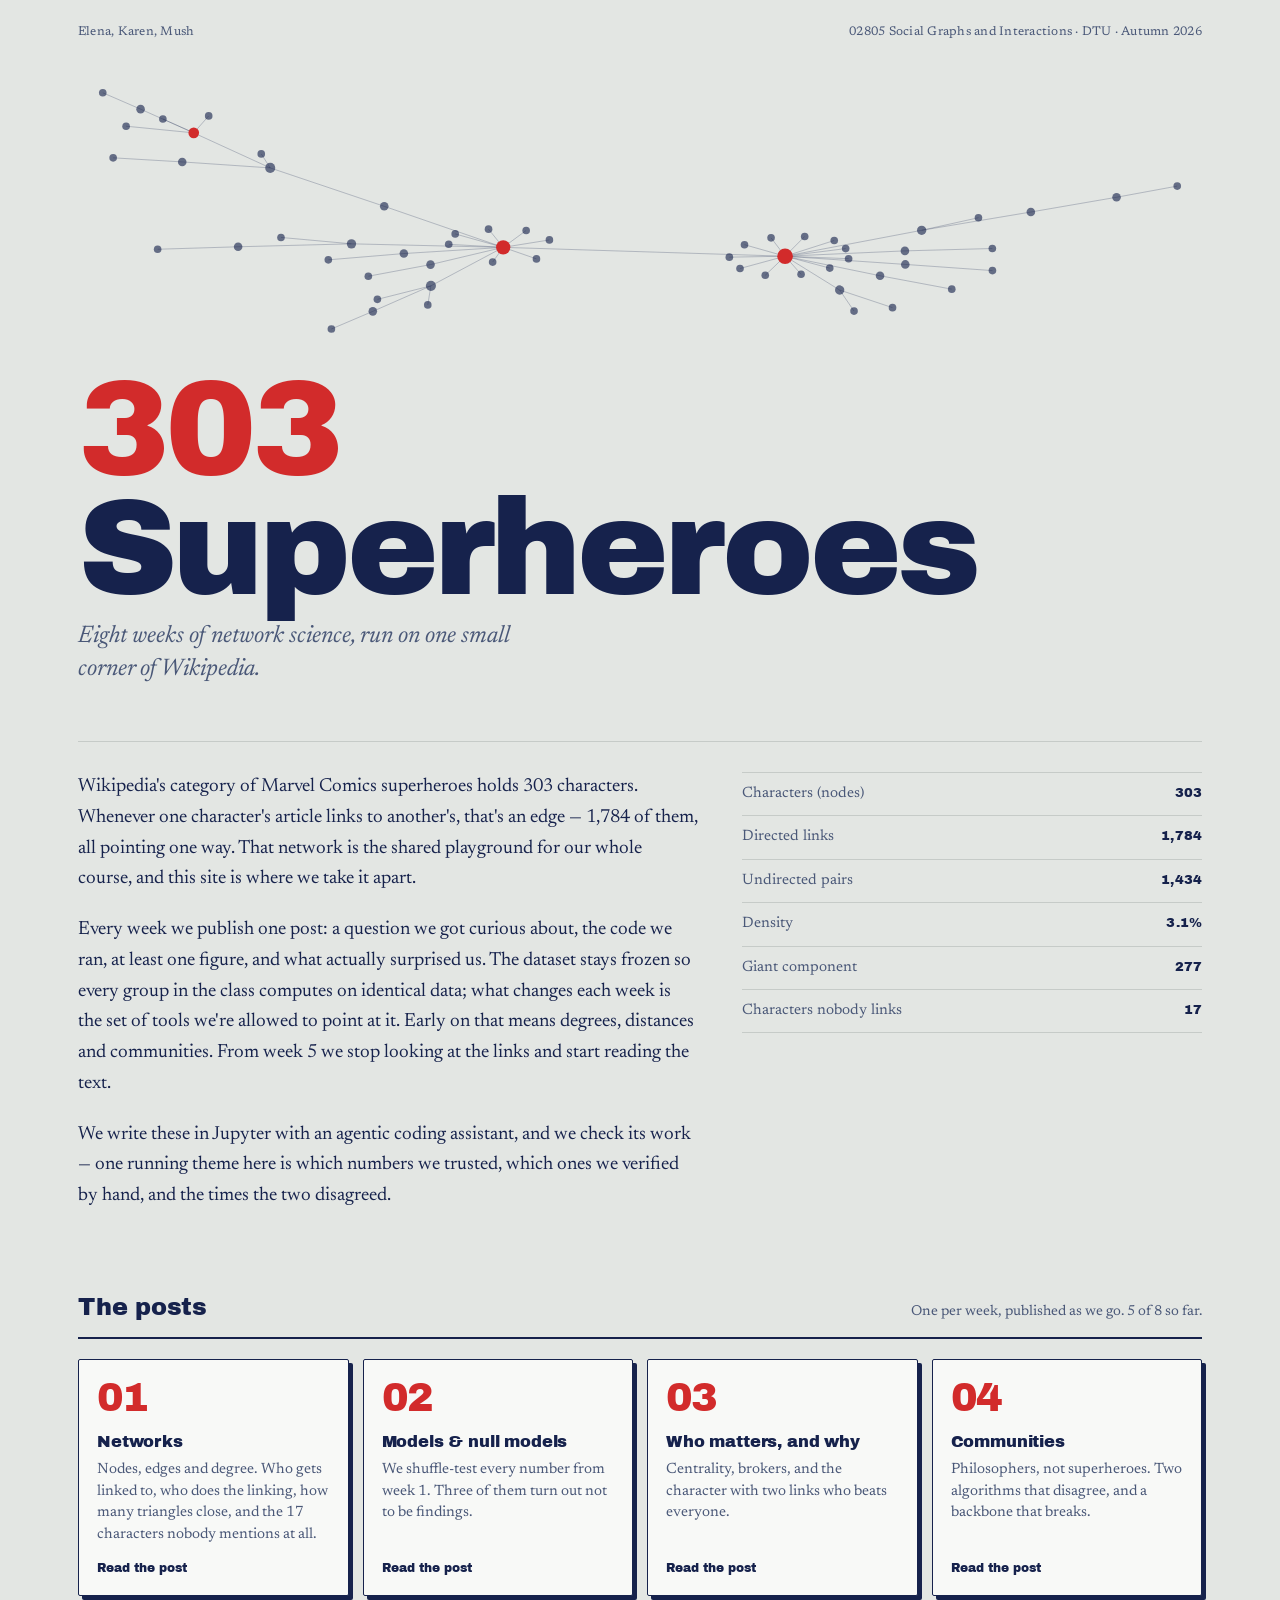
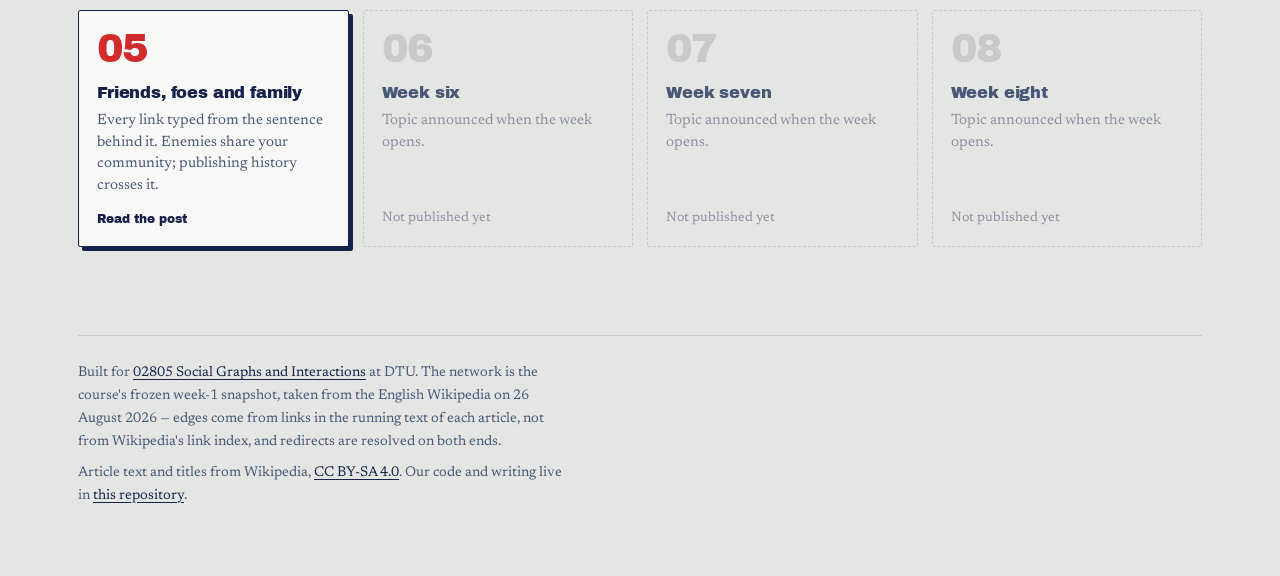
==== commit 93762c87: "Week 1: clustering, two null models, and degree mixing Adds two sections to the week 1 post, both ba" ====
--- a/index.html
+++ b/index.html
@@ -303,7 +303,7 @@
     <a class="week" href="weeks/week1/week1.html">
       <div class="k">01</div>
       <h3>Networks</h3>
-      <p>Nodes, edges and degree. Who gets linked to, who does the linking, and the 17 characters nobody mentions at all.</p>
+      <p>Nodes, edges and degree. Who gets linked to, who does the linking, how many triangles close, and the 17 characters nobody mentions at all.</p>
       <div class="status">Read the post</div>
     </a>
 
